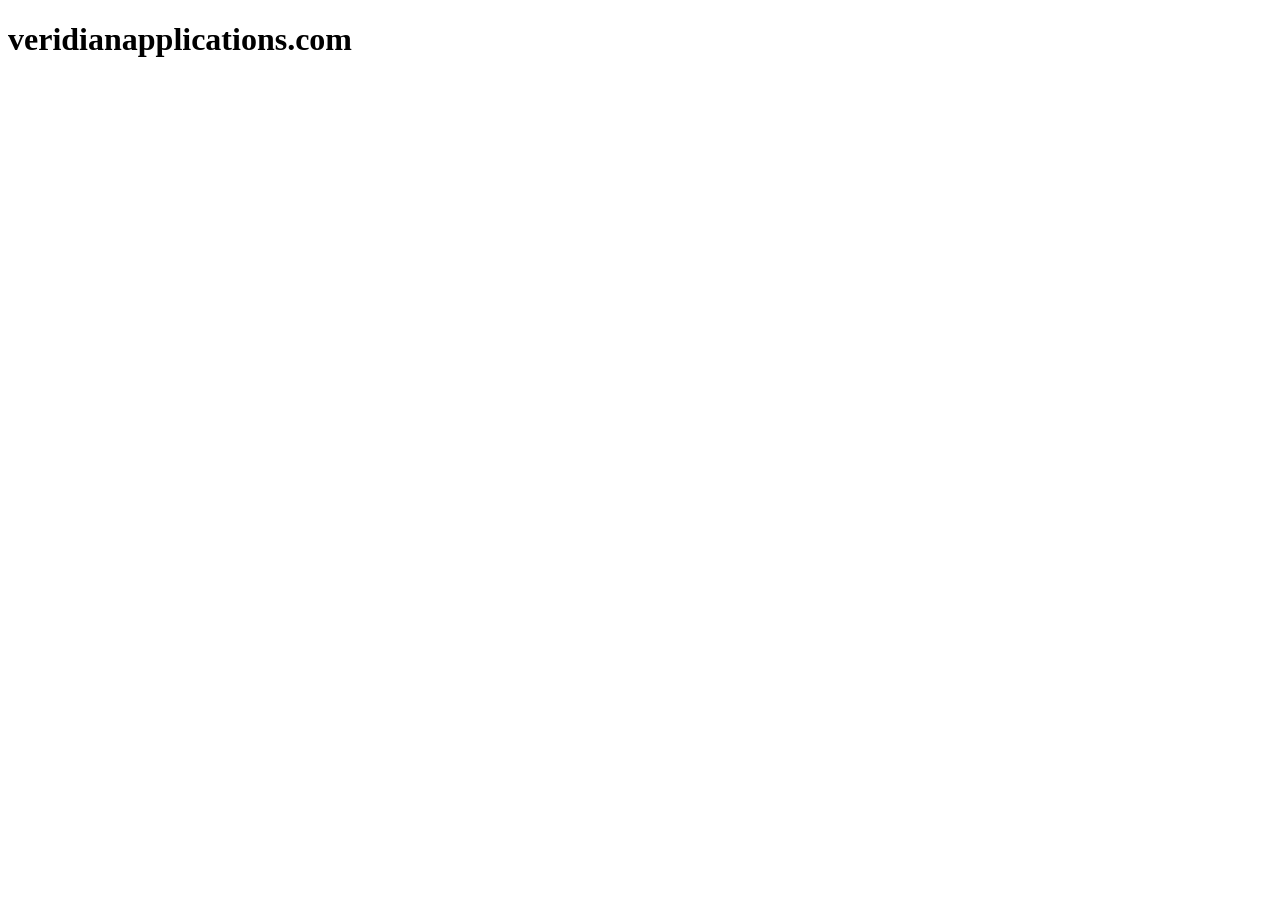
==== index.html @ f0b5e268 "init" ====
<!DOCTYPE html>
<html lang="en">

<head>
    <meta charset="UTF-8">
    <meta name="viewport" content="width=\, initial-scale=1.0">
    <title>veridianapplications.com</title>
</head>

<body>

    <h1>veridianapplications.com</h1>
</body>

</html>
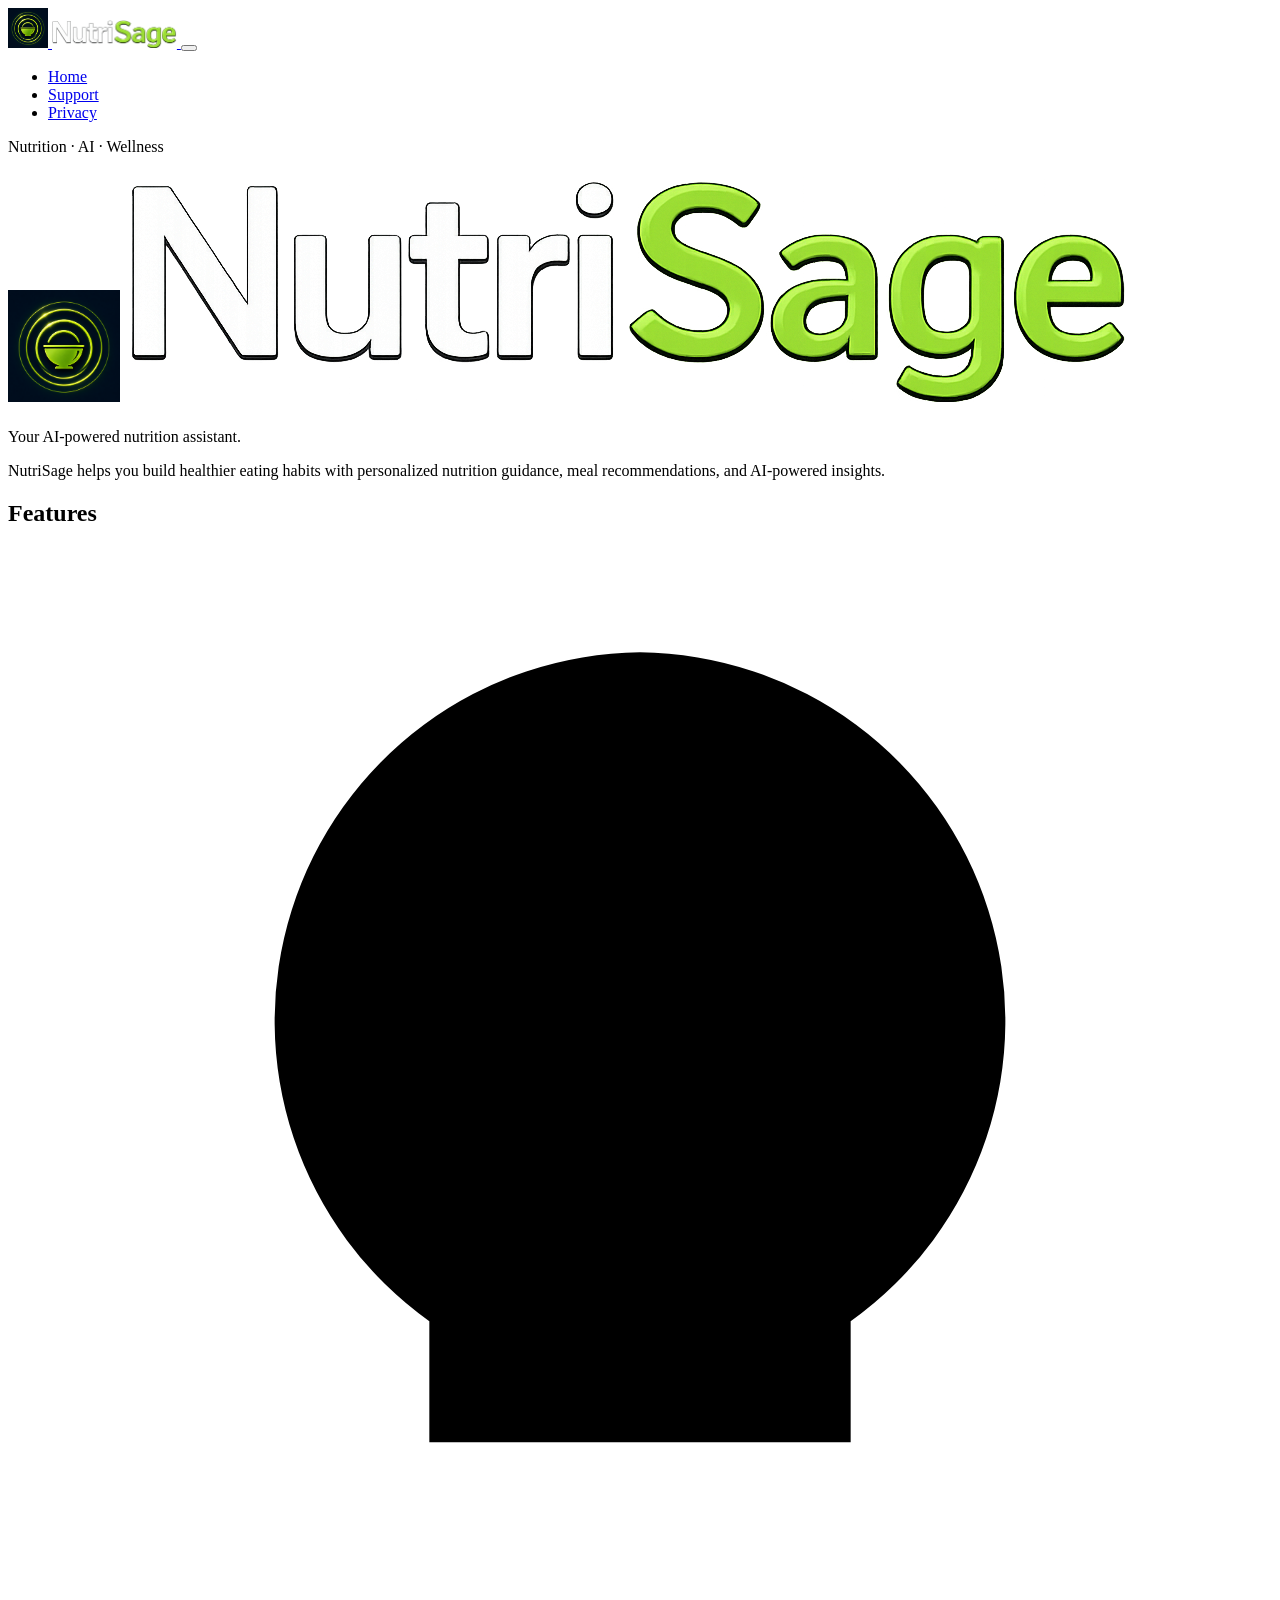
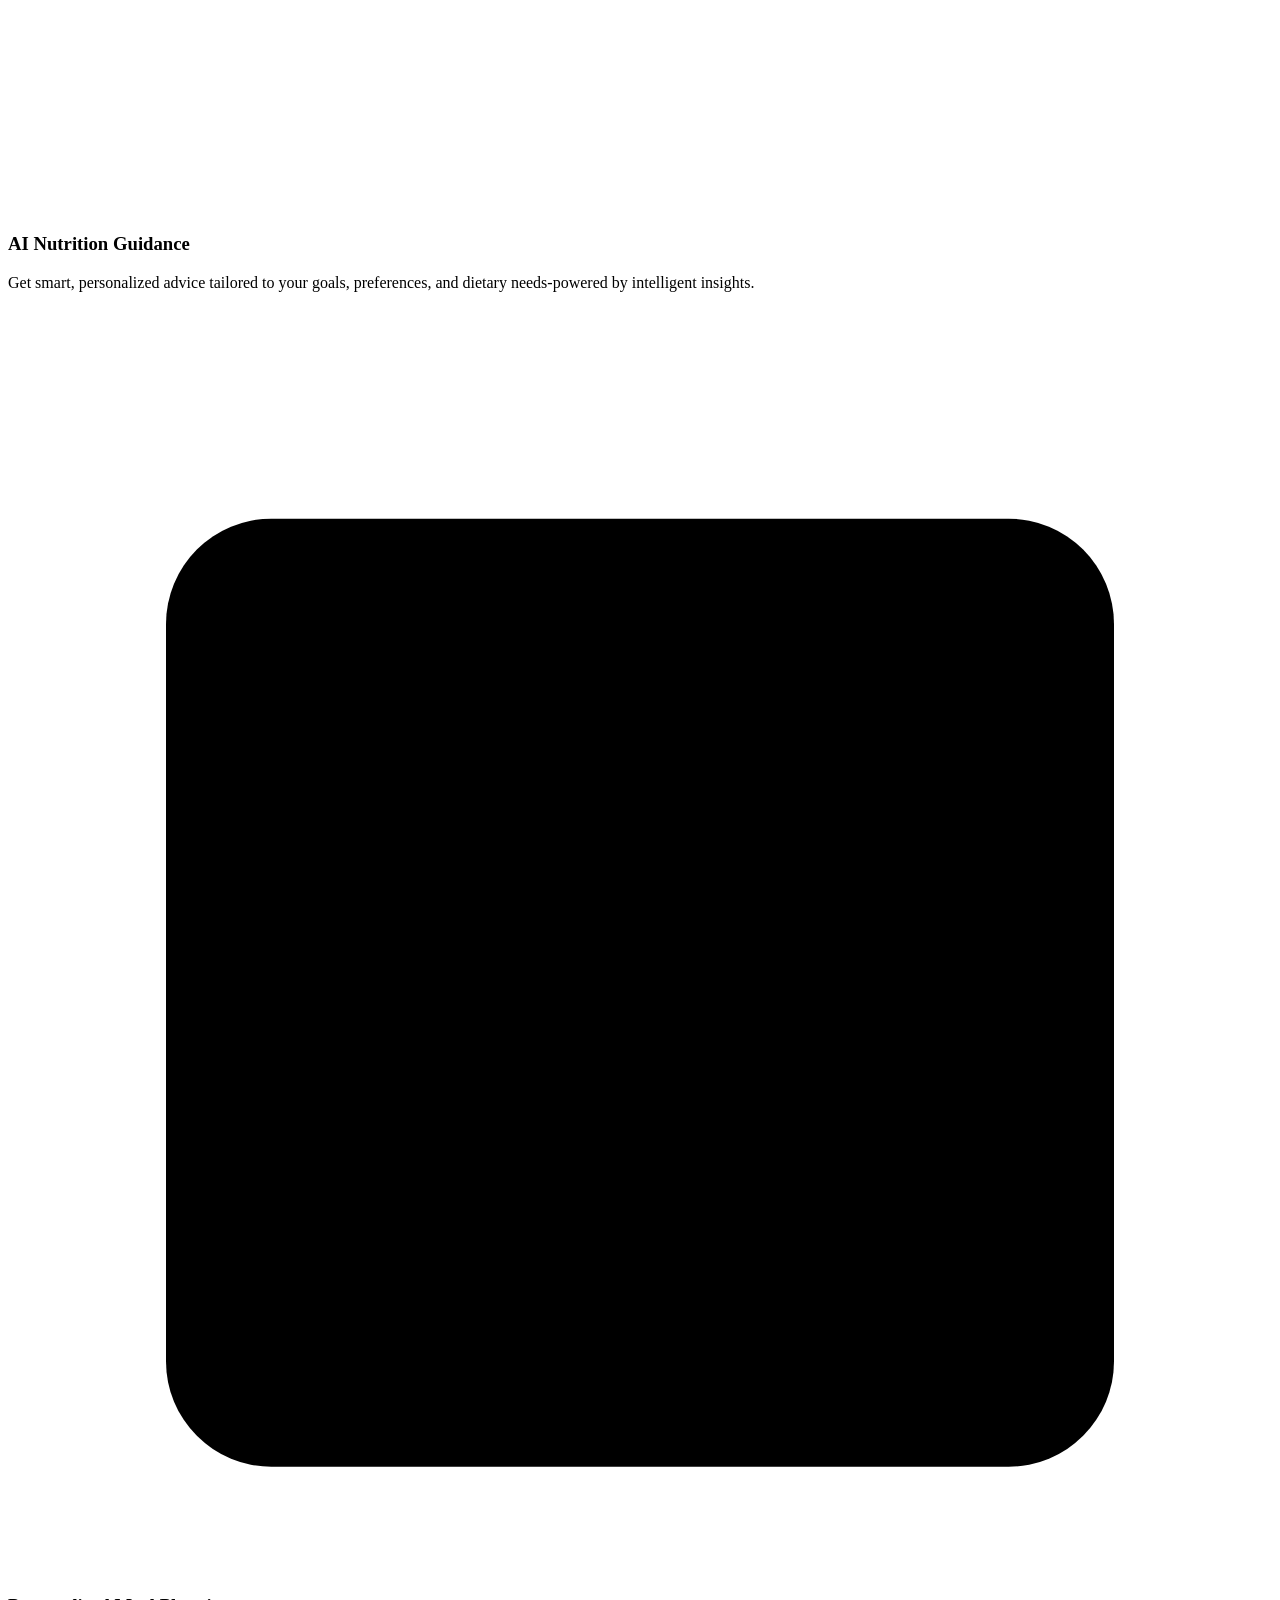
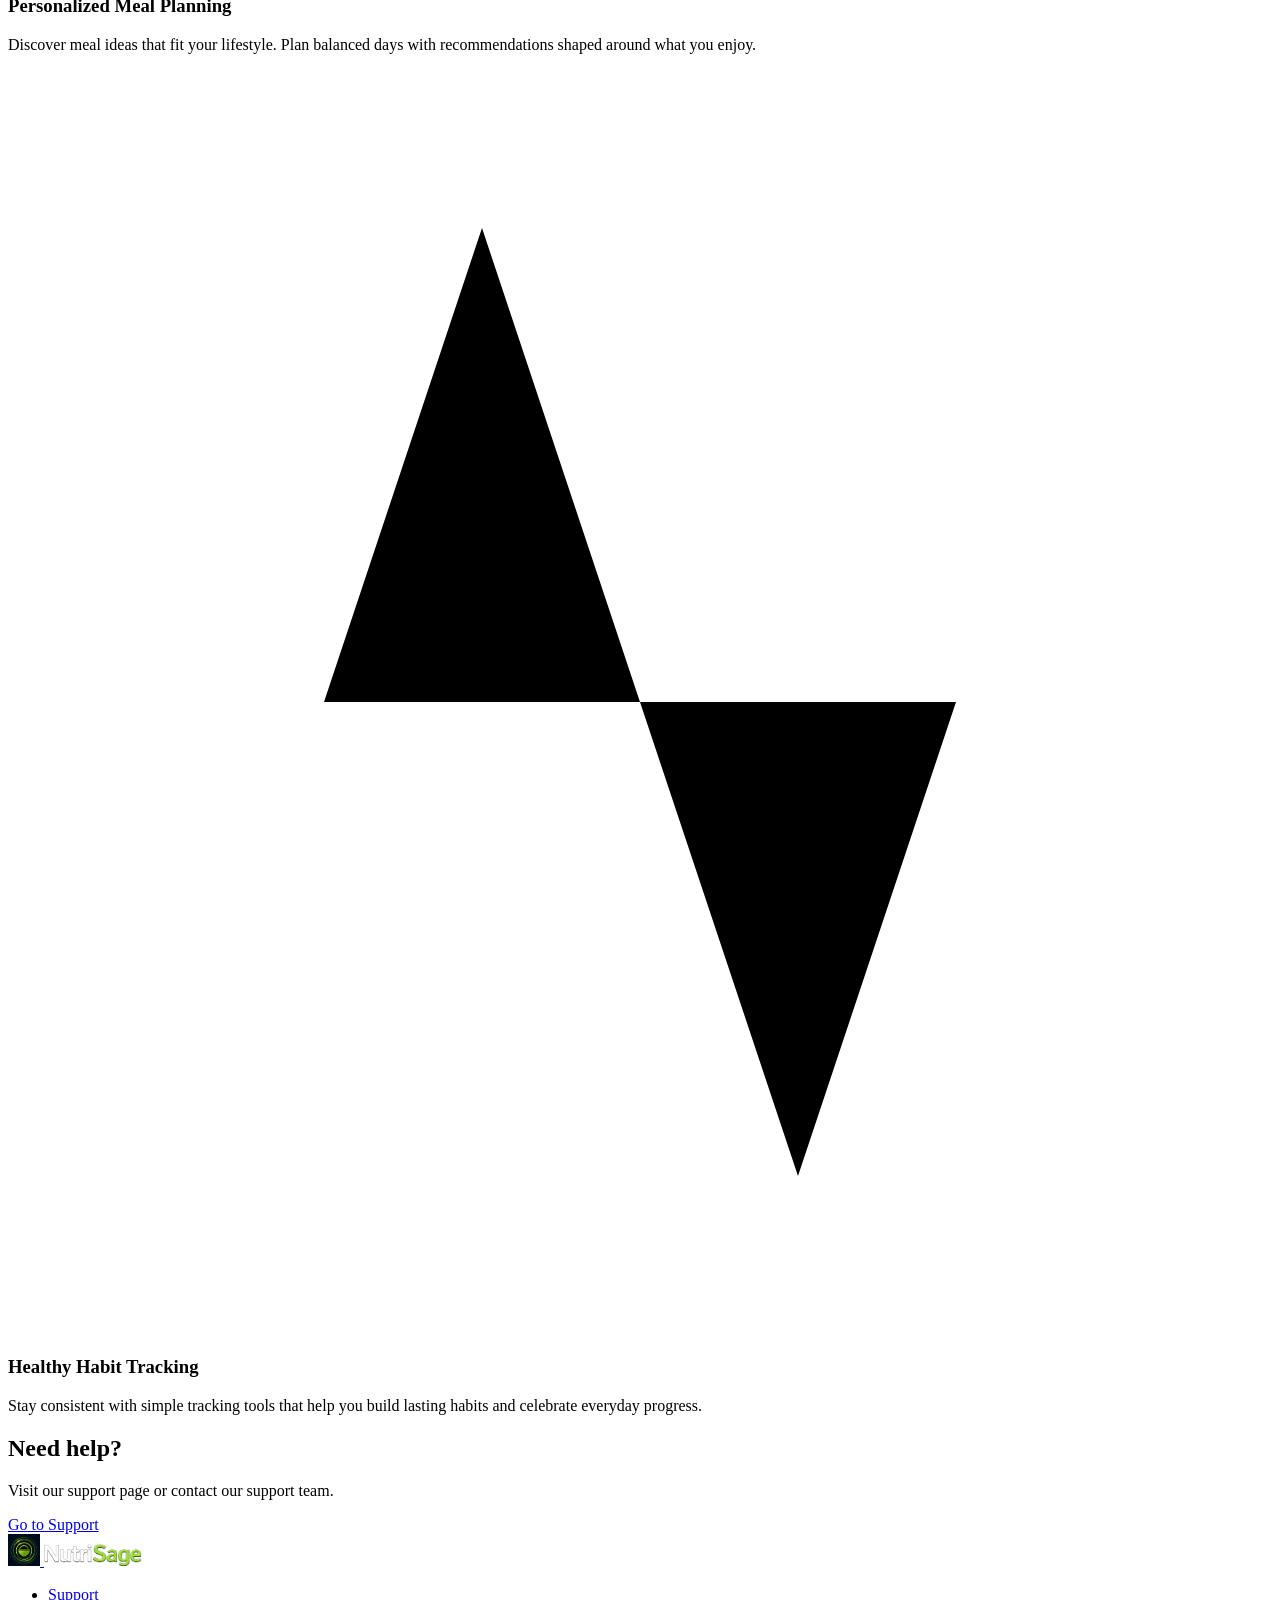
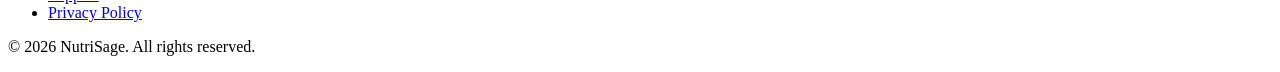
==== commit 3562b62b: "feat:trasfer code sagegroupapps.com to veridianapplications.com" ====
--- a/index.html
+++ b/index.html
@@ -3,13 +3,154 @@
 
 <head>
     <meta charset="UTF-8">
-    <meta name="viewport" content="width=\, initial-scale=1.0">
-    <title>veridianapplications.com</title>
+    <meta name="viewport" content="width=device-width, initial-scale=1.0">
+    <title>NutriSage - Your AI-Powered Nutrition Assistant</title>
+    <meta name="description"
+        content="NutriSage helps you build healthier eating habits with personalized nutrition guidance, meal recommendations, and AI-powered insights.">
+    <meta name="theme-color" content="#0B1426">
+
+    <!-- Open Graph -->
+    <meta property="og:type" content="website">
+    <meta property="og:title" content="NutriSage - Your AI-Powered Nutrition Assistant">
+    <meta property="og:description"
+        content="Personalized nutrition guidance, meal recommendations, and AI-powered insights to help you eat healthier.">
+    <meta property="og:site_name" content="NutriSage">
+    <meta property="og:url" content="https://admin@veridianapplications.com/">
+
+    <!-- Twitter -->
+    <meta name="twitter:card" content="summary">
+    <meta name="twitter:title" content="NutriSage - Your AI-Powered Nutrition Assistant">
+    <meta name="twitter:description"
+        content="Personalized nutrition guidance, meal recommendations, and AI-powered insights.">
+
+    <link rel="icon" href="assets/Favicon/favicon.ico" type="image/x-icon">
+    <link rel="stylesheet" href="styles.css">
 </head>
 
 <body>
+    <!-- Navigation -->
+    <header class="site-header">
+        <nav class="nav container" aria-label="Primary">
+            <a class="nav-brand" href="index.html" aria-label="NutriSage home">
+                <img class="nav-brand-icon" src="assets/Logos/app_icon.png" alt="" width="40" height="40">
+                <img class="nav-brand-name" src="assets/Logos/appname.png" alt="NutriSage" height="28">
+            </a>
+            <button class="nav-toggle" type="button" aria-label="Open menu" aria-expanded="false"
+                aria-controls="nav-menu">
+                <span class="nav-toggle-icon" aria-hidden="true"></span>
+            </button>
+            <ul class="nav-links" id="nav-menu">
+                <li><a href="index.html" aria-current="page">Home</a></li>
+                <li><a href="support/">Support</a></li>
+                <li><a href="privacy/">Privacy</a></li>
+            </ul>
+        </nav>
+    </header>
 
-    <h1>veridianapplications.com</h1>
+    <main>
+        <!-- Hero -->
+        <section class="hero" aria-labelledby="hero-title">
+            <div class="container">
+                <span class="hero-badge">Nutrition · AI · Wellness</span>
+                <h1 id="hero-title" class="hero-logo">
+                    <img class="hero-logo-icon" src="assets/Logos/app_icon.png" alt="" width="112" height="112">
+                    <img class="hero-logo-name" src="assets/Logos/appname.png" alt="NutriSage">
+                </h1>
+                <p class="hero-tagline">Your AI-powered nutrition assistant.</p>
+                <p class="hero-desc">
+                    NutriSage helps you build healthier eating habits with personalized nutrition guidance, meal
+                    recommendations, and AI-powered insights.
+                </p>
+
+            </div>
+        </section>
+
+        <!-- Features -->
+        <section class="features" aria-labelledby="features-heading">
+            <div class="container">
+                <h2 id="features-heading" class="sr-only">Features</h2>
+                <div class="features-grid">
+                    <article class="card feature-card">
+                        <div class="feature-icon" aria-hidden="true">
+                            <svg viewBox="0 0 24 24" role="img">
+                                <path d="M9 18h6"></path>
+                                <path d="M10 22h4"></path>
+                                <path d="M12 2a7 7 0 0 0-4 12.7V17h8v-2.3A7 7 0 0 0 12 2z"></path>
+                            </svg>
+                        </div>
+                        <h3>AI Nutrition Guidance</h3>
+                        <p>Get smart, personalized advice tailored to your goals, preferences, and dietary needs-powered
+                            by intelligent insights.</p>
+                    </article>
+
+                    <article class="card feature-card">
+                        <div class="feature-icon" aria-hidden="true">
+                            <svg viewBox="0 0 24 24" role="img">
+                                <rect x="3" y="4" width="18" height="18" rx="2"></rect>
+                                <line x1="16" y1="2" x2="16" y2="6"></line>
+                                <line x1="8" y1="2" x2="8" y2="6"></line>
+                                <line x1="3" y1="10" x2="21" y2="10"></line>
+                            </svg>
+                        </div>
+                        <h3>Personalized Meal Planning</h3>
+                        <p>Discover meal ideas that fit your lifestyle. Plan balanced days with recommendations shaped
+                            around what you enjoy.</p>
+                    </article>
+
+                    <article class="card feature-card">
+                        <div class="feature-icon" aria-hidden="true">
+                            <svg viewBox="0 0 24 24" role="img">
+                                <path d="M22 12h-4l-3 9L9 3l-3 9H2"></path>
+                            </svg>
+                        </div>
+                        <h3>Healthy Habit Tracking</h3>
+                        <p>Stay consistent with simple tracking tools that help you build lasting habits and celebrate
+                            everyday progress.</p>
+                    </article>
+                </div>
+            </div>
+        </section>
+
+        <!-- CTA -->
+        <section class="cta" aria-labelledby="cta-heading">
+            <div class="container">
+                <div class="card cta-card">
+                    <h2 id="cta-heading">Need help?</h2>
+                    <p>Visit our support page or contact our support team.</p>
+                    <a class="btn btn-primary" href="support/">Go to Support</a>
+                </div>
+            </div>
+        </section>
+    </main>
+
+    <!-- Footer -->
+    <footer class="site-footer">
+        <div class="container footer-inner">
+            <a class="footer-brand" href="index.html" aria-label="NutriSage home">
+                <img class="footer-brand-icon" src="assets/Logos/app_icon.png" alt="" width="32" height="32">
+                <img class="footer-brand-name" src="assets/Logos/appname.png" alt="NutriSage" height="22">
+            </a>
+            <ul class="footer-links">
+                <li><a href="support/">Support</a></li>
+                <li><a href="privacy/">Privacy Policy</a></li>
+            </ul>
+            <p class="footer-copy">&copy; 2026 NutriSage. All rights reserved.</p>
+        </div>
+    </footer>
+
+    <script>
+        (function () {
+            var toggle = document.querySelector(".nav-toggle");
+            var menu = document.getElementById("nav-menu");
+            if (!toggle || !menu) return;
+
+            toggle.addEventListener("click", function () {
+                var open = menu.classList.toggle("is-open");
+                toggle.setAttribute("aria-expanded", open ? "true" : "false");
+                toggle.setAttribute("aria-label", open ? "Close menu" : "Open menu");
+            });
+        })();
+    </script>
 </body>
 
 </html>
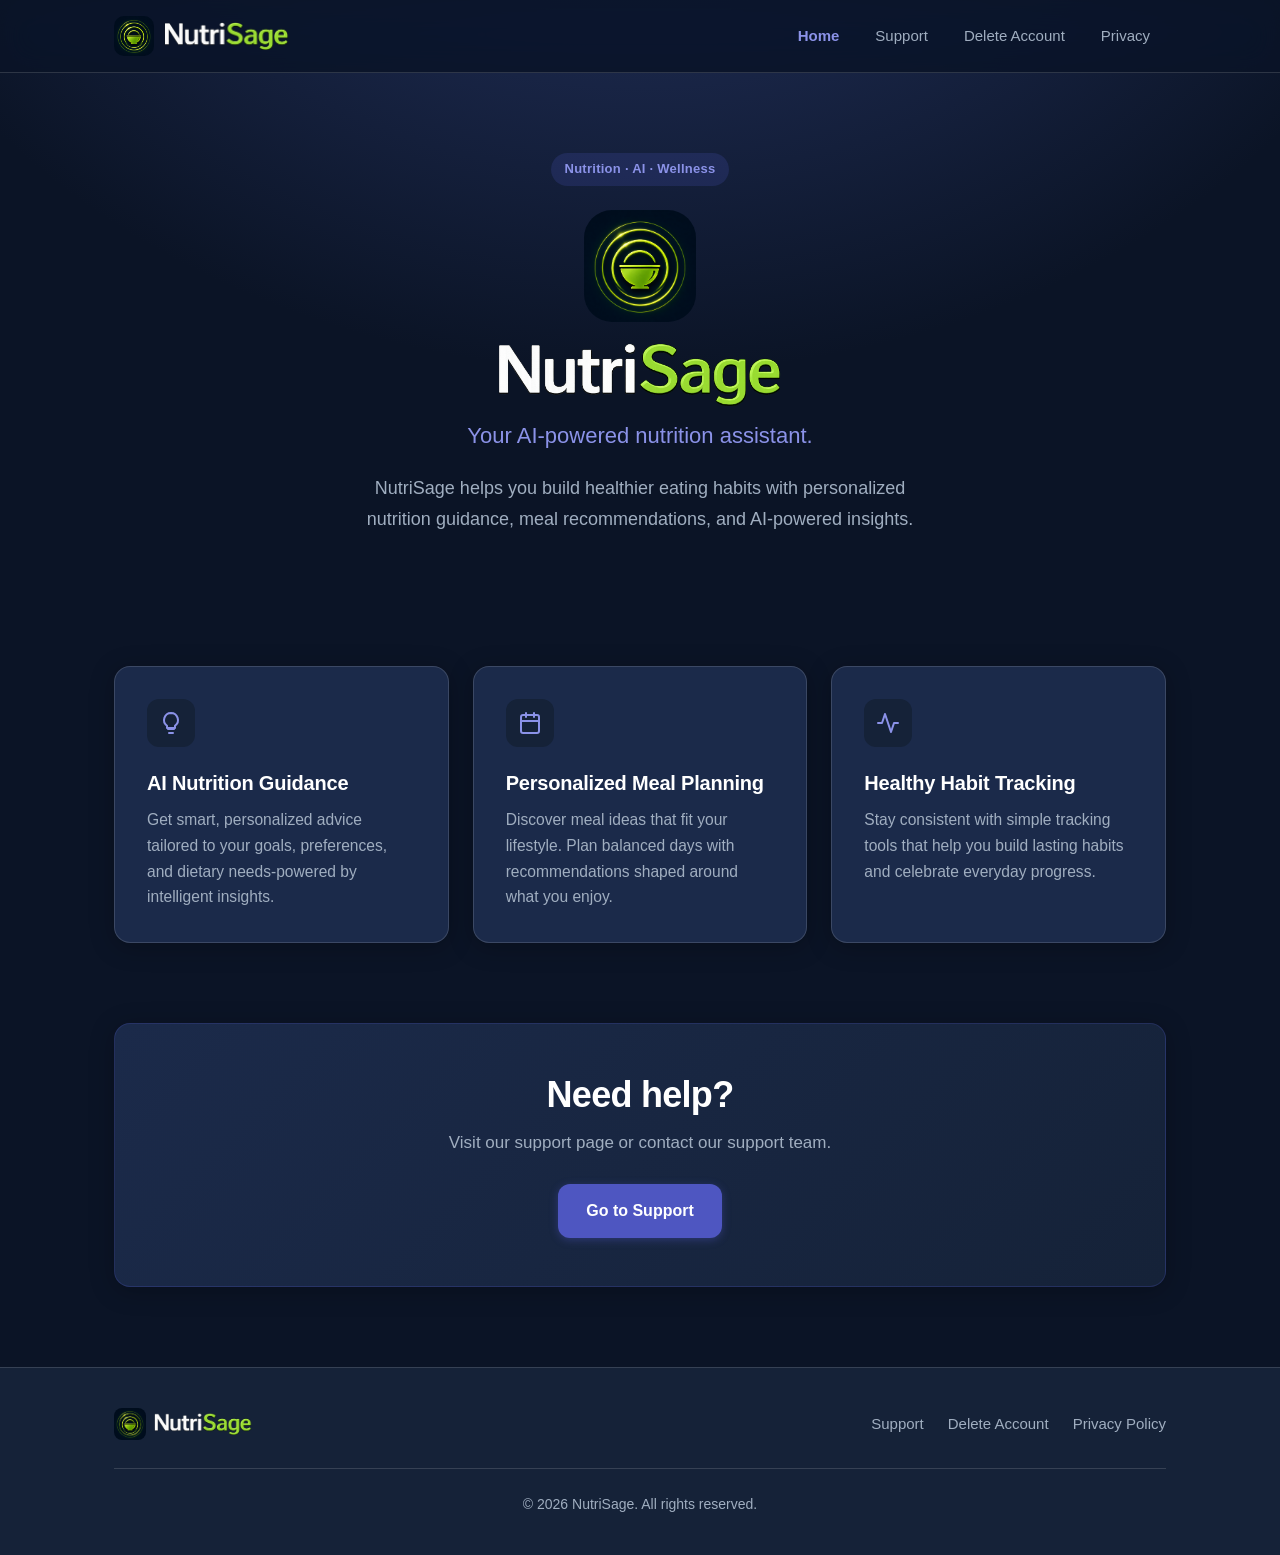
==== commit 550b7c4b: "feat:delete page" ====
--- a/index.html
+++ b/index.html
@@ -42,6 +42,7 @@
             <ul class="nav-links" id="nav-menu">
                 <li><a href="index.html" aria-current="page">Home</a></li>
                 <li><a href="support/">Support</a></li>
+                <li><a href="delete-account/">Delete Account</a></li>
                 <li><a href="privacy/">Privacy</a></li>
             </ul>
         </nav>
@@ -132,6 +133,7 @@
             </a>
             <ul class="footer-links">
                 <li><a href="support/">Support</a></li>
+                <li><a href="delete-account/">Delete Account</a></li>
                 <li><a href="privacy/">Privacy Policy</a></li>
             </ul>
             <p class="footer-copy">&copy; 2026 NutriSage. All rights reserved.</p>
--- a/styles.css
+++ b/styles.css
@@ -0,0 +1,880 @@
+/* ========================================
+   NutriSage - Shared Stylesheet
+   ======================================== */
+
+/* --- CSS Variables (aligned with app AppColors) --- */
+:root {
+  --card-background: #1B2A4A;
+  --container-background: #152238;
+  --screen-highlight: #2A3A6E;
+  --screen-background-main: #0B1426;
+
+  --primary: #4E56C1;
+  --primary-hover: #3F47B0;
+  --secondary: #8B92E8;
+  --bg: var(--screen-background-main);
+  --card: var(--card-background);
+  --surface: var(--container-background);
+  --text: #FFFFFF;
+  --muted: #A0AEC0;
+  --border: rgba(255, 255, 255, 0.14);
+  --shadow: 0 4px 24px rgba(0, 0, 0, 0.25);
+  --shadow-hover: 0 8px 32px rgba(0, 0, 0, 0.35);
+  --radius: 16px;
+  --radius-btn: 12px;
+  --nav-height: 72px;
+  --container: 1100px;
+  --font: -apple-system, BlinkMacSystemFont, "Segoe UI", Roboto, Helvetica, Arial, sans-serif;
+  --transition: 0.25s ease;
+}
+
+/* --- Reset --- */
+*,
+*::before,
+*::after {
+  box-sizing: border-box;
+  margin: 0;
+  padding: 0;
+}
+
+html {
+  scroll-behavior: smooth;
+  -webkit-text-size-adjust: 100%;
+}
+
+body {
+  font-family: var(--font);
+  background:
+    radial-gradient(ellipse 120% 80% at 50% -20%, var(--screen-highlight) 0%, transparent 55%),
+    var(--screen-background-main);
+  background-color: var(--screen-background-main);
+  color: var(--text);
+  line-height: 1.6;
+  min-height: 100vh;
+  display: flex;
+  flex-direction: column;
+  font-size: 1rem;
+}
+
+img {
+  max-width: 100%;
+  display: block;
+}
+
+a {
+  color: inherit;
+  text-decoration: none;
+}
+
+ul {
+  list-style: none;
+}
+
+button {
+  font-family: inherit;
+  cursor: pointer;
+  border: none;
+  background: none;
+}
+
+/* --- Typography --- */
+h1 {
+  font-size: clamp(2.5rem, 5vw, 3.75rem);
+  font-weight: 700;
+  letter-spacing: -0.03em;
+  line-height: 1.15;
+  color: var(--text);
+}
+
+h2 {
+  font-size: clamp(1.75rem, 3vw, 2.25rem);
+  font-weight: 700;
+  letter-spacing: -0.02em;
+  line-height: 1.25;
+}
+
+h3 {
+  font-size: 1.25rem;
+  font-weight: 600;
+  letter-spacing: -0.01em;
+}
+
+p {
+  color: var(--muted);
+  font-size: 1.0625rem;
+}
+
+/* --- Layout --- */
+.container {
+  width: 100%;
+  max-width: var(--container);
+  margin: 0 auto;
+  padding: 0 1.5rem;
+}
+
+main {
+  flex: 1;
+}
+
+/* --- Navigation --- */
+.site-header {
+  position: sticky;
+  top: 0;
+  z-index: 100;
+  background: rgba(11, 20, 38, 0.88);
+  backdrop-filter: saturate(180%) blur(16px);
+  -webkit-backdrop-filter: saturate(180%) blur(16px);
+  border-bottom: 1px solid var(--border);
+}
+
+.nav {
+  display: flex;
+  align-items: center;
+  justify-content: space-between;
+  height: var(--nav-height);
+}
+
+.nav-brand {
+  display: inline-flex;
+  align-items: center;
+  gap: 0.625rem;
+  transition: opacity var(--transition);
+}
+
+.nav-brand:hover,
+.nav-brand:focus-visible {
+  opacity: 0.85;
+}
+
+.nav-brand-icon {
+  width: 40px;
+  height: 40px;
+  border-radius: 10px;
+  object-fit: cover;
+}
+
+.nav-brand-name {
+  height: 28px;
+  width: auto;
+}
+
+.nav-links {
+  display: flex;
+  align-items: center;
+  gap: 0.25rem;
+}
+
+.nav-links a {
+  padding: 0.5rem 1rem;
+  font-size: 0.9375rem;
+  font-weight: 500;
+  color: var(--muted);
+  border-radius: 8px;
+  transition: color var(--transition), background var(--transition);
+}
+
+.nav-links a:hover,
+.nav-links a:focus-visible {
+  color: var(--text);
+  background: rgba(78, 86, 193, 0.15);
+}
+
+.nav-links a[aria-current="page"] {
+  color: var(--secondary);
+  font-weight: 600;
+}
+
+/* Mobile nav toggle */
+.nav-toggle {
+  display: none;
+  width: 44px;
+  height: 44px;
+  align-items: center;
+  justify-content: center;
+  border-radius: 8px;
+  color: var(--text);
+  transition: background var(--transition);
+}
+
+.nav-toggle:hover,
+.nav-toggle:focus-visible {
+  background: rgba(78, 86, 193, 0.15);
+}
+
+.nav-toggle-icon {
+  display: block;
+  width: 20px;
+  height: 2px;
+  background: currentColor;
+  position: relative;
+  border-radius: 2px;
+}
+
+.nav-toggle-icon::before,
+.nav-toggle-icon::after {
+  content: "";
+  position: absolute;
+  left: 0;
+  width: 20px;
+  height: 2px;
+  background: currentColor;
+  border-radius: 2px;
+}
+
+.nav-toggle-icon::before {
+  top: -6px;
+}
+
+.nav-toggle-icon::after {
+  top: 6px;
+}
+
+/* --- Buttons --- */
+.btn {
+  display: inline-flex;
+  align-items: center;
+  justify-content: center;
+  gap: 0.5rem;
+  padding: 0.875rem 1.75rem;
+  font-size: 1rem;
+  font-weight: 600;
+  border-radius: var(--radius-btn);
+  transition: background var(--transition), transform var(--transition), box-shadow var(--transition), color var(--transition);
+  text-align: center;
+}
+
+.btn:focus-visible {
+  outline: 2px solid var(--primary);
+  outline-offset: 3px;
+}
+
+.btn-primary {
+  background: var(--primary);
+  color: #fff;
+  box-shadow: 0 2px 8px rgba(78, 86, 193, 0.4);
+}
+
+.btn-primary:hover {
+  background: var(--primary-hover);
+  transform: translateY(-1px);
+  box-shadow: 0 4px 16px rgba(78, 86, 193, 0.45);
+}
+
+.btn-secondary {
+  background: var(--surface);
+  color: var(--secondary);
+  border: 1.5px solid var(--border);
+}
+
+.btn-secondary:hover {
+  border-color: var(--primary);
+  color: var(--primary);
+  transform: translateY(-1px);
+  box-shadow: var(--shadow);
+}
+
+.btn-group {
+  display: flex;
+  flex-wrap: wrap;
+  gap: 0.875rem;
+}
+
+/* --- Cards --- */
+.card {
+  background: var(--card);
+  border: 1px solid var(--border);
+  border-radius: var(--radius);
+  box-shadow: var(--shadow);
+  padding: 2rem;
+  transition: transform var(--transition), box-shadow var(--transition);
+}
+
+.card:hover {
+  transform: translateY(-4px);
+  box-shadow: var(--shadow-hover);
+}
+
+/* --- Hero --- */
+.hero {
+  padding: 5rem 0 4rem;
+  text-align: center;
+}
+
+.hero-badge {
+  display: inline-block;
+  padding: 0.375rem 0.875rem;
+  font-size: 0.8125rem;
+  font-weight: 600;
+  color: var(--secondary);
+  background: rgba(78, 86, 193, 0.2);
+  border-radius: 999px;
+  margin-bottom: 1.5rem;
+  letter-spacing: 0.02em;
+}
+
+.hero h1 {
+  margin-bottom: 0.75rem;
+}
+
+.hero-logo {
+  display: flex;
+  flex-direction: column;
+  align-items: center;
+  gap: 1.25rem;
+  margin-bottom: 0.75rem;
+}
+
+.hero-logo-icon {
+  width: 112px;
+  height: 112px;
+  border-radius: 28px;
+  object-fit: cover;
+}
+
+.hero-logo-name {
+  height: clamp(40px, 8vw, 64px);
+  width: auto;
+}
+
+.hero-title-accent {
+  color: var(--primary);
+}
+
+.hero-tagline {
+  font-size: clamp(1.125rem, 2.5vw, 1.375rem);
+  font-weight: 500;
+  color: var(--secondary);
+  margin-bottom: 1.25rem;
+}
+
+.hero-desc {
+  max-width: 560px;
+  margin: 0 auto 2.25rem;
+  font-size: 1.125rem;
+  line-height: 1.7;
+}
+
+.hero-page {
+  padding: 4rem 0 3rem;
+  text-align: center;
+}
+
+.hero-page h1 {
+  margin-bottom: 1rem;
+}
+
+.hero-page p {
+  max-width: 520px;
+  margin: 0 auto;
+  font-size: 1.125rem;
+}
+
+/* --- Features --- */
+.features {
+  padding: 2rem 0 5rem;
+}
+
+.features-grid {
+  display: grid;
+  grid-template-columns: repeat(3, 1fr);
+  gap: 1.5rem;
+}
+
+.feature-card {
+  text-align: left;
+}
+
+.feature-icon {
+  width: 48px;
+  height: 48px;
+  display: flex;
+  align-items: center;
+  justify-content: center;
+  background: var(--surface);
+  border-radius: 12px;
+  margin-bottom: 1.25rem;
+  color: var(--secondary);
+}
+
+.feature-icon svg {
+  width: 24px;
+  height: 24px;
+  fill: none;
+  stroke: currentColor;
+  stroke-width: 2;
+  stroke-linecap: round;
+  stroke-linejoin: round;
+}
+
+.feature-card h3 {
+  margin-bottom: 0.5rem;
+  color: var(--text);
+}
+
+.feature-card p {
+  font-size: 0.975rem;
+  line-height: 1.65;
+}
+
+/* --- CTA --- */
+.cta {
+  padding: 0 0 5rem;
+}
+
+.cta-card {
+  text-align: center;
+  padding: 3rem 2rem;
+  background: linear-gradient(135deg, var(--card-background) 0%, var(--container-background) 100%);
+  border: 1px solid rgba(78, 86, 193, 0.25);
+}
+
+.cta-card:hover {
+  transform: none;
+  box-shadow: var(--shadow);
+}
+
+.cta-card h2 {
+  margin-bottom: 0.75rem;
+}
+
+.cta-card p {
+  margin-bottom: 1.75rem;
+  max-width: 420px;
+  margin-left: auto;
+  margin-right: auto;
+}
+
+/* --- Support Page --- */
+.support-section {
+  padding: 0 0 3rem;
+}
+
+.support-card {
+  max-width: 520px;
+  margin: 0 auto;
+  text-align: center;
+}
+
+.support-card h2 {
+  margin-bottom: 0.75rem;
+  font-size: 1.5rem;
+}
+
+.support-card p {
+  margin-bottom: 1.75rem;
+}
+
+.support-card .support-fallback {
+  margin: 1rem 0 0;
+  font-size: 0.875rem;
+}
+
+.support-card .support-fallback a {
+  color: var(--muted);
+  text-decoration: underline;
+  text-underline-offset: 2px;
+}
+
+.support-card .support-fallback a:hover {
+  color: var(--secondary);
+}
+
+/* --- FAQ --- */
+.faq {
+  padding: 1rem 0 5rem;
+}
+
+.faq-header {
+  text-align: center;
+  margin-bottom: 2rem;
+}
+
+.faq-header h2 {
+  margin-bottom: 0.5rem;
+}
+
+.faq-list {
+  max-width: 720px;
+  margin: 0 auto;
+  display: flex;
+  flex-direction: column;
+  gap: 0.75rem;
+}
+
+.faq-item {
+  background: var(--card);
+  border: 1px solid var(--border);
+  border-radius: var(--radius);
+  box-shadow: var(--shadow);
+  overflow: hidden;
+  transition: box-shadow var(--transition);
+}
+
+.faq-item:hover {
+  box-shadow: var(--shadow-hover);
+}
+
+.faq-item[open] {
+  border-color: rgba(78, 86, 193, 0.45);
+}
+
+.faq-item summary {
+  display: flex;
+  align-items: center;
+  justify-content: space-between;
+  gap: 1rem;
+  padding: 1.25rem 1.5rem;
+  font-weight: 600;
+  font-size: 1rem;
+  color: var(--text);
+  cursor: pointer;
+  list-style: none;
+  user-select: none;
+}
+
+.faq-item summary::-webkit-details-marker {
+  display: none;
+}
+
+.faq-item summary::after {
+  content: "";
+  flex-shrink: 0;
+  width: 20px;
+  height: 20px;
+  background-image: url("data:image/svg+xml,%3Csvg xmlns='http://www.w3.org/2000/svg' width='20' height='20' viewBox='0 0 24 24' fill='none' stroke='%23A0AEC0' stroke-width='2' stroke-linecap='round' stroke-linejoin='round'%3E%3Cpolyline points='6 9 12 15 18 9'%3E%3C/polyline%3E%3C/svg%3E");
+  background-size: contain;
+  transition: transform var(--transition);
+}
+
+.faq-item[open] summary::after {
+  transform: rotate(180deg);
+}
+
+.faq-item summary:focus-visible {
+  outline: 2px solid var(--primary);
+  outline-offset: -2px;
+  border-radius: var(--radius);
+}
+
+.faq-answer {
+  padding: 0 1.5rem 1.25rem;
+  color: var(--muted);
+  font-size: 0.975rem;
+  line-height: 1.7;
+  border-top: 1px solid transparent;
+}
+
+.faq-item[open] .faq-answer {
+  border-top-color: var(--border);
+  padding-top: 1rem;
+  margin-top: 0;
+}
+
+/* --- Privacy Page --- */
+.privacy-section {
+  padding: 0 0 5rem;
+}
+
+.notice-card {
+  max-width: 560px;
+  margin: 0 auto 2rem;
+  text-align: center;
+  padding: 3rem 2rem;
+}
+
+.notice-icon {
+  width: 56px;
+  height: 56px;
+  margin: 0 auto 1.5rem;
+  display: flex;
+  align-items: center;
+  justify-content: center;
+  background: var(--surface);
+  border-radius: 14px;
+  color: var(--secondary);
+}
+
+.notice-icon svg {
+  width: 28px;
+  height: 28px;
+  fill: none;
+  stroke: currentColor;
+  stroke-width: 2;
+  stroke-linecap: round;
+  stroke-linejoin: round;
+}
+
+.notice-card h2 {
+  margin-bottom: 1rem;
+  font-size: 1.5rem;
+}
+
+.notice-card p {
+  margin-bottom: 0.75rem;
+}
+
+.notice-card p:last-of-type {
+  margin-bottom: 0;
+}
+
+.privacy-meta {
+  text-align: center;
+  font-size: 0.9375rem;
+  color: var(--muted);
+}
+
+.privacy-meta strong {
+  color: var(--text);
+  font-weight: 600;
+}
+
+/* --- Content pages (delete account, etc.) --- */
+.content-section {
+  padding: 0 0 2.5rem;
+}
+
+.content-section:last-of-type {
+  padding-bottom: 5rem;
+}
+
+.content-narrow {
+  max-width: 720px;
+}
+
+.content-card {
+  padding: 2rem 1.75rem;
+}
+
+.content-card h2 {
+  font-size: 1.35rem;
+  margin-bottom: 1rem;
+}
+
+.content-card p {
+  color: var(--muted);
+  margin-bottom: 0.85rem;
+}
+
+.content-card p:last-child {
+  margin-bottom: 0;
+}
+
+.content-card strong {
+  color: var(--text);
+  font-weight: 600;
+}
+
+.content-card a {
+  color: var(--secondary);
+  text-decoration: underline;
+  text-underline-offset: 2px;
+}
+
+.content-card a:hover {
+  color: var(--text);
+}
+
+.content-card-emphasis {
+  border: 1px solid rgba(139, 146, 232, 0.35);
+}
+
+.content-card .btn {
+  margin: 1rem 0 0.5rem;
+  text-decoration: none;
+}
+
+.content-note {
+  margin-top: 1rem;
+  font-size: 0.9375rem;
+}
+
+.content-steps,
+.content-list {
+  margin: 0.75rem 0 1rem 1.25rem;
+  color: var(--muted);
+}
+
+.content-steps {
+  list-style: decimal;
+}
+
+.content-list {
+  list-style: disc;
+}
+
+.content-steps li,
+.content-list li {
+  margin-bottom: 0.5rem;
+  padding-left: 0.25rem;
+}
+
+.content-steps li::marker,
+.content-list li::marker {
+  color: var(--secondary);
+}
+
+.content-url {
+  display: inline-block;
+  margin-top: 0.35rem;
+  padding: 0.35rem 0.6rem;
+  background: var(--surface);
+  border-radius: 8px;
+  font-size: 0.875rem;
+  color: var(--secondary);
+  word-break: break-all;
+}
+
+/* --- Footer --- */
+.site-footer {
+  background: var(--container-background);
+  border-top: 1px solid var(--border);
+  padding: 2.5rem 0;
+  margin-top: auto;
+}
+
+.footer-inner {
+  display: flex;
+  flex-wrap: wrap;
+  align-items: center;
+  justify-content: space-between;
+  gap: 1.25rem;
+}
+
+.footer-brand {
+  display: inline-flex;
+  align-items: center;
+  gap: 0.5rem;
+  transition: opacity var(--transition);
+}
+
+.footer-brand:hover,
+.footer-brand:focus-visible {
+  opacity: 0.85;
+}
+
+.footer-brand-icon {
+  width: 32px;
+  height: 32px;
+  border-radius: 8px;
+  object-fit: cover;
+}
+
+.footer-brand-name {
+  height: 22px;
+  width: auto;
+}
+
+.footer-links {
+  display: flex;
+  gap: 1.5rem;
+}
+
+.footer-links a {
+  font-size: 0.9375rem;
+  font-weight: 500;
+  color: var(--muted);
+  transition: color var(--transition);
+}
+
+.footer-links a:hover,
+.footer-links a:focus-visible {
+  color: var(--primary);
+}
+
+.footer-copy {
+  width: 100%;
+  margin-top: 0.5rem;
+  padding-top: 1.5rem;
+  border-top: 1px solid var(--border);
+  font-size: 0.875rem;
+  color: var(--muted);
+  text-align: center;
+}
+
+/* --- Utilities --- */
+.sr-only {
+  position: absolute;
+  width: 1px;
+  height: 1px;
+  padding: 0;
+  margin: -1px;
+  overflow: hidden;
+  clip: rect(0, 0, 0, 0);
+  white-space: nowrap;
+  border: 0;
+}
+
+/* --- Responsive --- */
+@media (max-width: 900px) {
+  .features-grid {
+    grid-template-columns: 1fr;
+    max-width: 420px;
+    margin: 0 auto;
+  }
+}
+
+@media (max-width: 700px) {
+  .nav-toggle {
+    display: flex;
+  }
+
+  .nav-links {
+    display: none;
+    position: absolute;
+    top: var(--nav-height);
+    left: 0;
+    right: 0;
+    flex-direction: column;
+    align-items: stretch;
+    gap: 0;
+    background: var(--container-background);
+    border-bottom: 1px solid var(--border);
+    padding: 0.75rem 1.5rem 1rem;
+    box-shadow: var(--shadow);
+  }
+
+  .nav-links.is-open {
+    display: flex;
+  }
+
+  .nav-links a {
+    padding: 0.875rem 1rem;
+  }
+
+  .hero {
+    padding: 3.5rem 0 3rem;
+  }
+
+  .hero-page {
+    padding: 3rem 0 2.5rem;
+  }
+
+  .btn-group {
+    flex-direction: column;
+    align-items: stretch;
+  }
+
+  .btn {
+    width: 100%;
+  }
+
+  .footer-inner {
+    flex-direction: column;
+    text-align: center;
+  }
+
+  .footer-links {
+    justify-content: center;
+  }
+}
+
+@media (prefers-reduced-motion: reduce) {
+  *,
+  *::before,
+  *::after {
+    animation-duration: 0.01ms !important;
+    animation-iteration-count: 1 !important;
+    transition-duration: 0.01ms !important;
+    scroll-behavior: auto !important;
+  }
+}
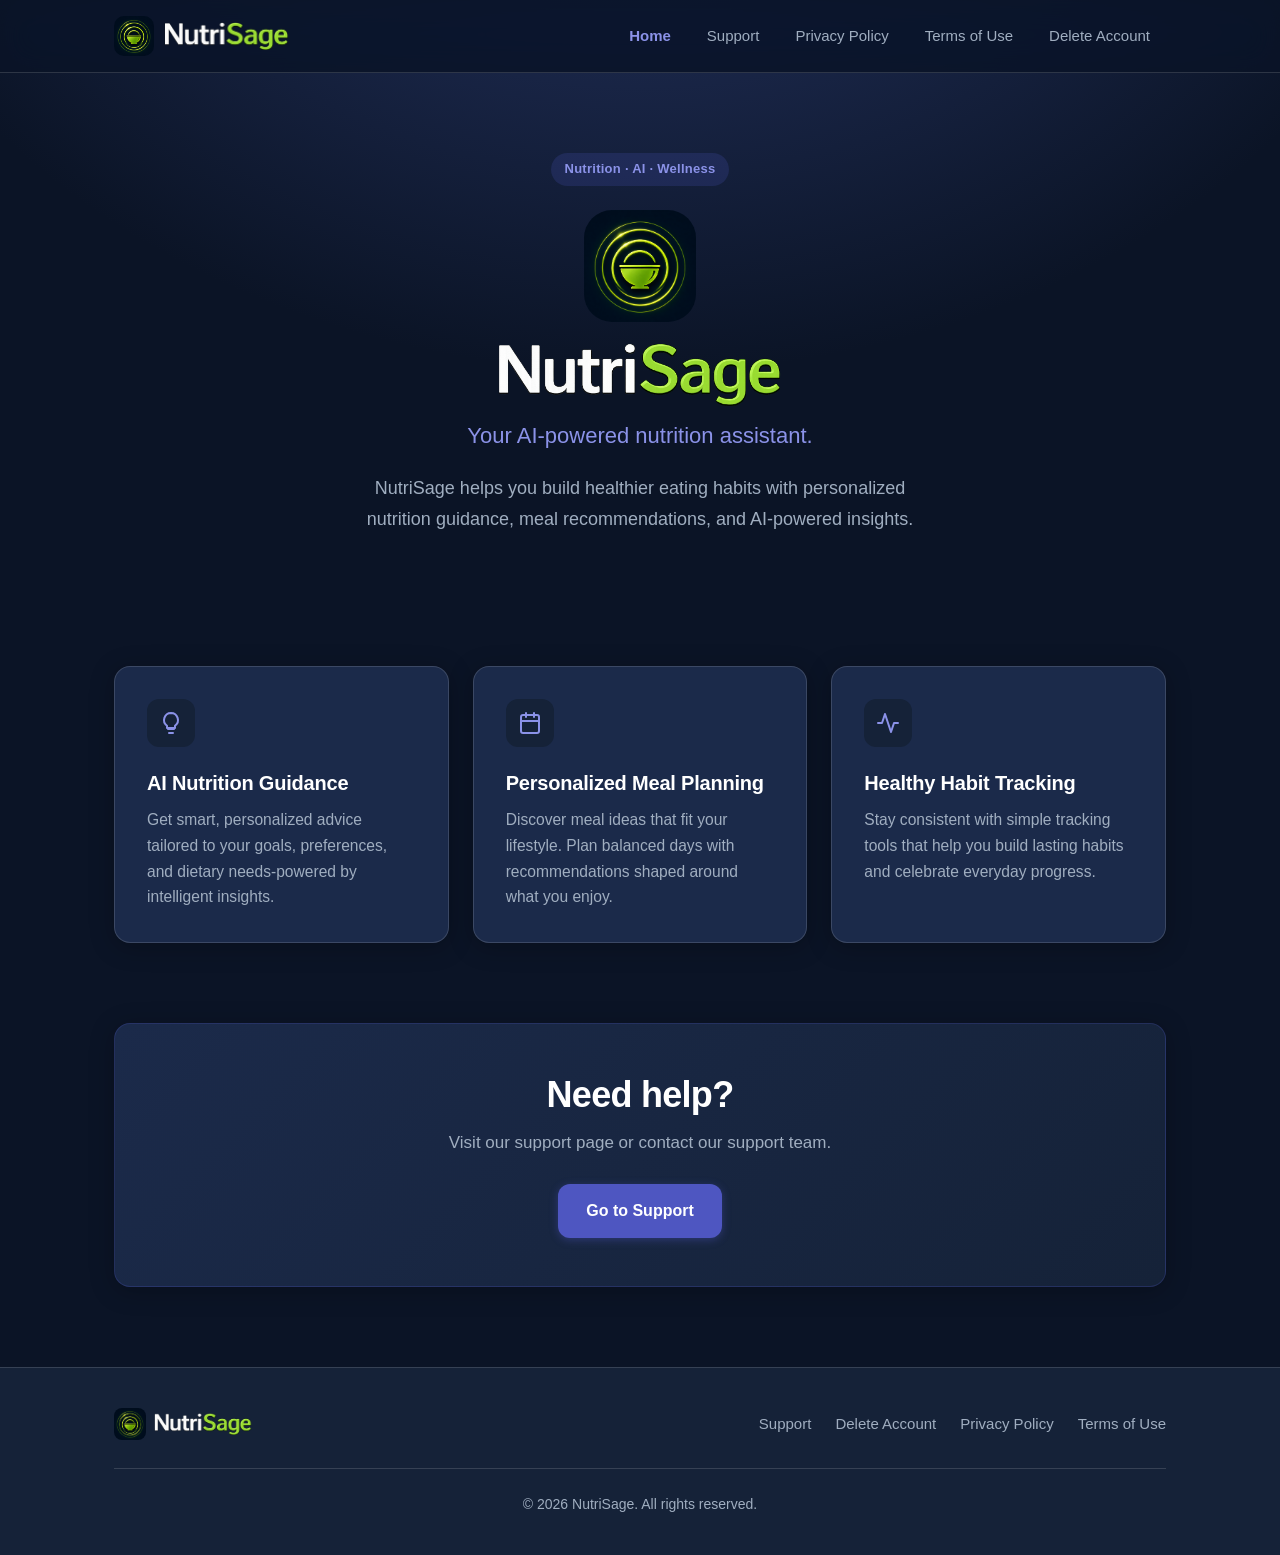
==== commit c53e4f69: "feat:terms and use and privacy police page" ====
--- a/index.html
+++ b/index.html
@@ -42,8 +42,9 @@
             <ul class="nav-links" id="nav-menu">
                 <li><a href="index.html" aria-current="page">Home</a></li>
                 <li><a href="support/">Support</a></li>
+                <li><a href="privacy/">Privacy Policy</a></li>
+                <li><a href="terms/">Terms of Use</a></li>
                 <li><a href="delete-account/">Delete Account</a></li>
-                <li><a href="privacy/">Privacy</a></li>
             </ul>
         </nav>
     </header>
@@ -135,6 +136,7 @@
                 <li><a href="support/">Support</a></li>
                 <li><a href="delete-account/">Delete Account</a></li>
                 <li><a href="privacy/">Privacy Policy</a></li>
+                <li><a href="terms/">Terms of Use</a></li>
             </ul>
             <p class="footer-copy">&copy; 2026 NutriSage. All rights reserved.</p>
         </div>
--- a/styles.css
+++ b/styles.css
@@ -638,7 +638,9 @@
 }
 
 .content-narrow {
-  max-width: 720px;
+  max-width: 920px;
+  margin: 0 auto;
+  width: 100%;  
 }
 
 .content-card {
